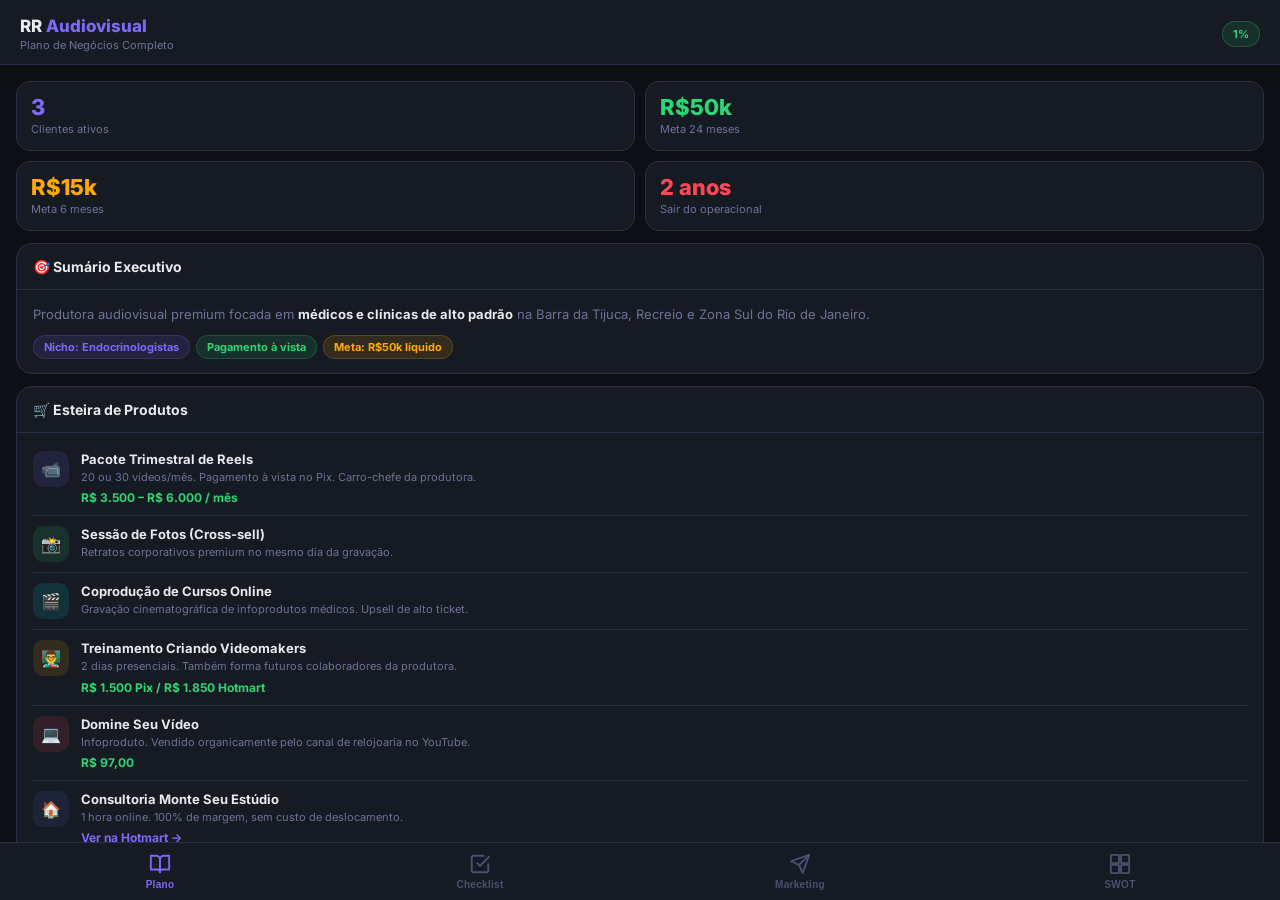
==== app_plano_negocios.html @ ad2f08f7 "Atualiza catalogo completo de produtos e margem do editor (20%)" ====
<!DOCTYPE html>
<html lang="pt-BR">
<head>
<meta charset="UTF-8">
<meta name="viewport" content="width=device-width, initial-scale=1.0, maximum-scale=1.0">
<meta name="theme-color" content="#0d0f14">
<title>RR Audiovisual — Plano de Negócios</title>
<link href="https://fonts.googleapis.com/css2?family=Inter:wght@300;400;500;600;700;800;900&display=swap" rel="stylesheet">
<style>
*{margin:0;padding:0;box-sizing:border-box;-webkit-tap-highlight-color:transparent}
:root{
  --bg:#0d0f14;--s1:#161a23;--s2:#1e2330;--s3:#252d3d;
  --border:#2a3045;--text:#e8eaf0;--muted:#6b7494;--muted2:#4a5270;
  --red:#ff4757;--orange:#ffaa00;--green:#2ed573;--blue:#5c6bc0;--purple:#7c6af7;--cyan:#00d2d3;
  --gold:#ffd700;
}
html,body{height:100%;background:var(--bg);color:var(--text);font-family:'Inter',sans-serif;overflow:hidden}
/* APP SHELL */
.app{display:flex;flex-direction:column;height:100vh;height:100dvh}
.topbar{
  background:var(--s1);border-bottom:1px solid var(--border);
  padding:16px 20px 12px;flex-shrink:0;
  display:flex;align-items:center;justify-content:space-between;
}
.topbar-brand{display:flex;flex-direction:column}
.topbar-brand h1{font-size:17px;font-weight:800;color:var(--text)}
.topbar-brand h1 span{color:var(--purple)}
.topbar-brand p{font-size:11px;color:var(--muted);margin-top:2px}
.topbar-badge{
  background:rgba(46,213,115,0.12);border:1px solid rgba(46,213,115,0.25);
  color:var(--green);font-size:11px;font-weight:700;padding:5px 10px;border-radius:100px;
}
/* CONTENT */
.content{flex:1;overflow:hidden;position:relative}
.tab-panel{
  position:absolute;inset:0;overflow-y:auto;
  padding:16px 16px 20px;
  display:none;
  -webkit-overflow-scrolling:touch;
}
.tab-panel.active{display:block}
/* BOTTOM NAV */
.bottom-nav{
  background:var(--s1);border-top:1px solid var(--border);
  display:grid;grid-template-columns:repeat(4,1fr);
  flex-shrink:0;padding-bottom:env(safe-area-inset-bottom);
}
.nav-btn{
  display:flex;flex-direction:column;align-items:center;justify-content:center;
  padding:10px 4px;gap:4px;background:none;border:none;cursor:pointer;
  color:var(--muted2);transition:color .2s;
}
.nav-btn.active{color:var(--purple)}
.nav-btn svg{width:22px;height:22px;stroke-width:2}
.nav-btn span{font-size:10px;font-weight:600;letter-spacing:0.3px}

/* CARDS & TYPOGRAPHY */
.card{background:var(--s1);border:1px solid var(--border);border-radius:16px;overflow:hidden;margin-bottom:12px}
.card-head{padding:14px 16px;border-bottom:1px solid var(--border);display:flex;align-items:center;gap:10px}
.card-head h2{font-size:14px;font-weight:700}
.card-head h3{font-size:13px;font-weight:700}
.card-body{padding:14px 16px}
.section-title{font-size:11px;font-weight:700;text-transform:uppercase;letter-spacing:1px;color:var(--muted);margin-bottom:10px;display:flex;align-items:center;gap:8px}
.section-title::before{content:'';display:block;width:3px;height:12px;border-radius:2px;background:var(--purple)}

/* METRICS */
.metrics{display:grid;grid-template-columns:1fr 1fr;gap:10px;margin-bottom:12px}
.metric{background:var(--s1);border:1px solid var(--border);border-radius:14px;padding:14px}
.metric-val{font-size:22px;font-weight:800;color:var(--purple);line-height:1}
.metric-label{font-size:11px;color:var(--muted);margin-top:4px}
.metric.green .metric-val{color:var(--green)}
.metric.orange .metric-val{color:var(--orange)}
.metric.red .metric-val{color:var(--red)}

/* PILLS */
.pill{display:inline-flex;align-items:center;gap:5px;padding:4px 10px;border-radius:100px;font-size:11px;font-weight:700}
.pill.red{background:rgba(255,71,87,.12);color:var(--red);border:1px solid rgba(255,71,87,.2)}
.pill.orange{background:rgba(255,170,0,.12);color:var(--orange);border:1px solid rgba(255,170,0,.2)}
.pill.green{background:rgba(46,213,115,.12);color:var(--green);border:1px solid rgba(46,213,115,.2)}
.pill.blue{background:rgba(92,107,192,.12);color:var(--blue);border:1px solid rgba(92,107,192,.2)}
.pill.purple{background:rgba(124,106,247,.12);color:var(--purple);border:1px solid rgba(124,106,247,.2)}

/* PRODUCT LIST */
.product-item{display:flex;align-items:flex-start;gap:12px;padding:10px 0;border-bottom:1px solid var(--border)}
.product-item:last-child{border-bottom:none}
.product-icon{width:36px;height:36px;border-radius:10px;display:flex;align-items:center;justify-content:center;font-size:16px;flex-shrink:0}
.product-info h4{font-size:13px;font-weight:700;color:var(--text)}
.product-info p{font-size:11px;color:var(--muted);margin-top:3px;line-height:1.4}
.product-price{margin-top:5px;font-size:12px;font-weight:700;color:var(--green)}

/* TIMELINE */
.timeline{display:flex;flex-direction:column;gap:0}
.timeline-item{display:flex;gap:12px;padding-bottom:20px;position:relative}
.timeline-item:last-child{padding-bottom:0}
.timeline-left{display:flex;flex-direction:column;align-items:center;flex-shrink:0;width:28px}
.timeline-dot{width:28px;height:28px;border-radius:50%;display:flex;align-items:center;justify-content:center;font-size:13px;flex-shrink:0;z-index:1}
.timeline-line{flex:1;width:2px;background:var(--border);margin-top:4px}
.timeline-item:last-child .timeline-line{display:none}
.timeline-content{flex:1;padding-top:4px}
.timeline-content h4{font-size:13px;font-weight:700;margin-bottom:4px}
.timeline-content p{font-size:12px;color:var(--muted);line-height:1.5}
.timeline-tag{display:inline-block;font-size:10px;font-weight:700;padding:2px 8px;border-radius:100px;margin-bottom:6px}

/* CHECKLIST */
.phase-header{
  display:flex;align-items:center;gap:10px;padding:12px 16px;
  cursor:pointer;
}
.phase-emoji{font-size:20px}
.phase-info{flex:1}
.phase-info h3{font-size:14px;font-weight:700}
.phase-info p{font-size:11px;color:var(--muted);margin-top:2px}
.phase-progress{display:flex;align-items:center;gap:8px;flex-shrink:0}
.phase-count{font-size:12px;font-weight:700;color:var(--muted)}
.mini-ring{width:32px;height:32px;flex-shrink:0}
.phase-body{display:none;border-top:1px solid var(--border)}
.phase-body.open{display:block}
.action-section{padding:12px 16px;border-bottom:1px solid var(--border)}
.action-section:last-child{border-bottom:none}
.action-label{font-size:11px;font-weight:700;text-transform:uppercase;letter-spacing:.5px;color:var(--muted);margin-bottom:8px}
.task-item{display:flex;align-items:flex-start;gap:10px;padding:8px 0;cursor:pointer}
.checkbox{width:20px;height:20px;border:2px solid var(--border);border-radius:6px;flex-shrink:0;margin-top:1px;display:flex;align-items:center;justify-content:center;transition:all .2s}
.task-item.done .checkbox{background:var(--green);border-color:var(--green)}
.check-icon{display:none;width:10px;height:10px;border:2px solid var(--bg);border-top:none;border-left:none;transform:rotate(45deg) translateY(-1px)}
.task-item.done .check-icon{display:block}
.task-text{font-size:13px;color:var(--text);line-height:1.5;transition:color .2s}
.task-item.done .task-text{color:var(--muted);text-decoration:line-through}
.global-progress-bar{background:var(--s1);border:1px solid var(--border);border-radius:14px;padding:14px 16px;margin-bottom:12px}
.gp-row{display:flex;justify-content:space-between;align-items:center;margin-bottom:10px}
.gp-label{font-size:12px;font-weight:700;text-transform:uppercase;letter-spacing:.5px;color:var(--muted)}
.gp-pct{font-size:22px;font-weight:900;color:var(--purple)}
.progress-track{height:8px;background:var(--border);border-radius:100px;overflow:hidden}
.progress-fill{height:100%;background:linear-gradient(90deg,var(--purple),#a78bfa);border-radius:100px;transition:width .5s ease}

/* MARKETING / AD SCRIPTS */
.script-card{background:var(--s2);border:1px solid var(--border);border-radius:14px;margin-bottom:12px;overflow:hidden}
.script-head{padding:12px 14px;display:flex;justify-content:space-between;align-items:center;border-bottom:1px solid var(--border)}
.script-head h4{font-size:13px;font-weight:700}
.script-body{padding:14px;display:none}
.script-body.open{display:block}
.script-text{font-size:13px;line-height:1.7;color:var(--text);white-space:pre-wrap}
.script-text em{color:var(--muted);font-style:normal}
.copy-btn{background:rgba(124,106,247,.12);border:1px solid rgba(124,106,247,.25);color:var(--purple);padding:6px 12px;border-radius:8px;font-size:11px;font-weight:700;cursor:pointer;font-family:inherit;transition:all .2s;display:flex;align-items:center;gap:5px}
.copy-btn:active{transform:scale(.96)}
.expand-btn{background:none;border:1px solid var(--border);color:var(--muted);padding:5px 10px;border-radius:8px;font-size:11px;cursor:pointer;font-family:inherit;display:flex;align-items:center;gap:4px;transition:all .2s}
.expand-btn.open{color:var(--purple);border-color:var(--purple)}
.dm-script{background:var(--s3);border-left:3px solid var(--purple);padding:12px;border-radius:0 10px 10px 0;font-size:13px;line-height:1.7;color:var(--text);font-style:italic;margin:8px 0}
.objection-box{background:rgba(255,170,0,.06);border:1px solid rgba(255,170,0,.2);border-radius:12px;padding:12px;margin:8px 0}
.objection-box h5{font-size:11px;font-weight:700;color:var(--orange);text-transform:uppercase;letter-spacing:.5px;margin-bottom:8px}
.objection-box p{font-size:12px;color:var(--text);line-height:1.6}

/* SWOT */
.swot-grid{display:grid;grid-template-columns:1fr 1fr;gap:10px;margin-bottom:12px}
.swot-quad{border-radius:14px;padding:14px;border:1px solid}
.swot-quad.s{background:rgba(46,213,115,.06);border-color:rgba(46,213,115,.2)}
.swot-quad.w{background:rgba(255,71,87,.06);border-color:rgba(255,71,87,.2)}
.swot-quad.o{background:rgba(92,107,192,.06);border-color:rgba(92,107,192,.2)}
.swot-quad.t{background:rgba(255,170,0,.06);border-color:rgba(255,170,0,.2)}
.swot-quad-title{font-size:11px;font-weight:800;text-transform:uppercase;letter-spacing:.5px;margin-bottom:8px}
.swot-quad.s .swot-quad-title{color:var(--green)}
.swot-quad.w .swot-quad-title{color:var(--red)}
.swot-quad.o .swot-quad-title{color:var(--blue)}
.swot-quad.t .swot-quad-title{color:var(--orange)}
.swot-item{font-size:11px;color:var(--muted);padding:3px 0;border-bottom:1px solid rgba(255,255,255,.04);line-height:1.4}
.swot-item:last-child{border-bottom:none}
.swot-item::before{content:'• ';color:rgba(255,255,255,.2)}
.priority-item{display:flex;align-items:flex-start;gap:10px;padding:10px 0;border-bottom:1px solid var(--border)}
.priority-item:last-child{border-bottom:none}
.priority-num{width:26px;height:26px;border-radius:8px;display:flex;align-items:center;justify-content:center;font-size:12px;font-weight:800;flex-shrink:0}
.priority-num.p1{background:rgba(255,71,87,.15);color:var(--red)}
.priority-num.p2{background:rgba(255,170,0,.15);color:var(--orange)}
.priority-num.p3{background:rgba(46,213,115,.15);color:var(--green)}
.priority-info h5{font-size:13px;font-weight:600;color:var(--text);line-height:1.3}
.priority-info p{font-size:11px;color:var(--muted);margin-top:2px;line-height:1.4}

/* UTILS */
.mb-3{margin-bottom:12px}
.mt-2{margin-top:8px}
.text-muted{color:var(--muted);font-size:13px;line-height:1.6}
.highlight-box{background:rgba(124,106,247,.08);border:1px solid rgba(124,106,247,.2);border-radius:12px;padding:12px;margin-bottom:10px}
.highlight-box p{font-size:13px;line-height:1.6;color:var(--text)}
.warn-box{background:rgba(255,71,87,.07);border:1px solid rgba(255,71,87,.2);border-radius:12px;padding:12px;margin-bottom:10px}
.warn-box p{font-size:12px;line-height:1.6;color:var(--red)}
.warn-box strong{display:block;font-size:11px;font-weight:800;text-transform:uppercase;letter-spacing:.5px;margin-bottom:6px}
a{color:var(--purple);text-decoration:none}
a:hover{text-decoration:underline}
.chevron{transition:transform .2s;display:inline-block}
.chevron.open{transform:rotate(180deg)}
</style>
</head>
<body>
<div class="app">

<!-- TOP BAR -->
<div class="topbar">
  <div class="topbar-brand">
    <h1>RR <span>Audiovisual</span></h1>
    <p>Plano de Negócios Completo</p>
  </div>
  <div class="topbar-badge" id="headerProgress">0%</div>
</div>

<!-- CONTENT PANELS -->
<div class="content">

  <!-- TAB 1: PLANO -->
  <div class="tab-panel active" id="tab-plano">

    <div class="metrics">
      <div class="metric"><div class="metric-val">3</div><div class="metric-label">Clientes ativos</div></div>
      <div class="metric green"><div class="metric-val">R$50k</div><div class="metric-label">Meta 24 meses</div></div>
      <div class="metric orange"><div class="metric-val">R$15k</div><div class="metric-label">Meta 6 meses</div></div>
      <div class="metric red"><div class="metric-val">2 anos</div><div class="metric-label">Sair do operacional</div></div>
    </div>

    <div class="card mb-3">
      <div class="card-head"><h2>🎯 Sumário Executivo</h2></div>
      <div class="card-body">
        <p class="text-muted">Produtora audiovisual premium focada em <strong style="color:var(--text)">médicos e clínicas de alto padrão</strong> na Barra da Tijuca, Recreio e Zona Sul do Rio de Janeiro.</p>
        <div style="margin-top:10px;display:flex;flex-wrap:wrap;gap:6px">
          <span class="pill purple">Nicho: Endocrinologistas</span>
          <span class="pill green">Pagamento à vista</span>
          <span class="pill orange">Meta: R$50k líquido</span>
        </div>
      </div>
    </div>

    <div class="card mb-3">
      <div class="card-head"><h2>🛒 Esteira de Produtos</h2></div>
      <div class="card-body" style="padding-top:8px;padding-bottom:8px">
        <div class="product-item">
          <div class="product-icon" style="background:rgba(124,106,247,.12)">📹</div>
          <div class="product-info">
            <h4>Pacote Trimestral de Reels</h4>
            <p>20 ou 30 vídeos/mês. Pagamento à vista no Pix. Carro-chefe da produtora.</p>
            <div class="product-price">R$ 3.500 – R$ 6.000 / mês</div>
          </div>
        </div>
        <div class="product-item">
          <div class="product-icon" style="background:rgba(46,213,115,.12)">📸</div>
          <div class="product-info">
            <h4>Sessão de Fotos (Cross-sell)</h4>
            <p>Retratos corporativos premium no mesmo dia da gravação.</p>
          </div>
        </div>
        <div class="product-item">
          <div class="product-icon" style="background:rgba(0,210,211,.12)">🎬</div>
          <div class="product-info">
            <h4>Coprodução de Cursos Online</h4>
            <p>Gravação cinematográfica de infoprodutos médicos. Upsell de alto ticket.</p>
          </div>
        </div>
        <div class="product-item">
          <div class="product-icon" style="background:rgba(255,170,0,.12)">👨‍🏫</div>
          <div class="product-info">
            <h4>Treinamento Criando Videomakers</h4>
            <p>2 dias presenciais. Também forma futuros colaboradores da produtora.</p>
            <div class="product-price">R$ 1.500 Pix / R$ 1.850 Hotmart</div>
          </div>
        </div>
        <div class="product-item">
          <div class="product-icon" style="background:rgba(255,71,87,.12)">💻</div>
          <div class="product-info">
            <h4>Domine Seu Vídeo</h4>
            <p>Infoproduto. Vendido organicamente pelo canal de relojoaria no YouTube.</p>
            <div class="product-price">R$ 97,00</div>
          </div>
        </div>
        <div class="product-item">
          <div class="product-icon" style="background:rgba(92,107,192,.12)">🏠</div>
          <div class="product-info">
            <h4>Consultoria Monte Seu Estúdio</h4>
            <p>1 hora online. 100% de margem, sem custo de deslocamento.</p>
            <div class="product-price"><a href="https://hotmart.com/pt-br/marketplace/produtos/hagsxd-consultoria-monte-seu-estudio-em-casa-kv14g/X103042244J" target="_blank">Ver na Hotmart →</a></div>
          </div>
        </div>
      </div>
    </div>

    <div class="card mb-3">
      <div class="card-head"><h2>📈 Plano de Transição Operacional</h2></div>
      <div class="card-body" style="padding-top:8px;padding-bottom:8px">
        <div class="timeline">
          <div class="timeline-item">
            <div class="timeline-left">
              <div class="timeline-dot" style="background:rgba(255,71,87,.15);color:var(--red)">1</div>
              <div class="timeline-line"></div>
            </div>
            <div class="timeline-content">
              <span class="timeline-tag" style="background:rgba(255,71,87,.12);color:var(--red)">0–3 meses</span>
              <h4>Otimização Atual</h4>
              <p>Rodrigo: roteiro + gravação. Editor júnior edita 80% do material. 30% comissão por contrato.</p>
            </div>
          </div>
          <div class="timeline-item">
            <div class="timeline-left">
              <div class="timeline-dot" style="background:rgba(255,170,0,.15);color:var(--orange)">2</div>
              <div class="timeline-line"></div>
            </div>
            <div class="timeline-content">
              <span class="timeline-tag" style="background:rgba(255,170,0,.12);color:var(--orange)">3–12 meses</span>
              <h4>Videomaker de Campo</h4>
              <p>Contratar o melhor aluno do Criando Videomakers como freelancer de captação. Rodrigo faz só direção criativa e roteiro.</p>
            </div>
          </div>
          <div class="timeline-item">
            <div class="timeline-left">
              <div class="timeline-dot" style="background:rgba(46,213,115,.15);color:var(--green)">3</div>
            </div>
            <div class="timeline-content">
              <span class="timeline-tag" style="background:rgba(46,213,115,.12);color:var(--green)">12–24 meses</span>
              <h4>Delegação Total</h4>
              <p>Equipe completa (roteirista + videomaker + editor). Rodrigo na gestão, vendas estratégicas e palestras.</p>
            </div>
          </div>
        </div>
      </div>
    </div>

    <div class="warn-box">
      <strong>⚠️ Alerta de Margem — Editor Júnior</strong>
      <p>Os 30% são válidos até o 4º cliente ativo. A partir do 5º, migrar para salário fixo (R$ 3.000/mês) ou R$ 55/vídeo editado. Caso contrário, ao contratar videomaker de campo (mais 15–20%), o custo operacional chega a 50% e inviabiliza a meta de R$50k líquido.</p>
    </div>

    <div class="card mb-3">
      <div class="card-head"><h2>💰 Metas Financeiras</h2></div>
      <div class="card-body">
        <div style="display:flex;flex-direction:column;gap:8px">
          <div style="background:var(--s2);border-radius:12px;padding:12px;border:1px solid var(--border)">
            <div style="font-size:11px;color:var(--muted);text-transform:uppercase;letter-spacing:.5px;font-weight:700;margin-bottom:4px">Meta 6 meses</div>
            <div style="font-size:20px;font-weight:800;color:var(--purple)">R$ 15.000 – 25.000 / mês líquido</div>
            <div style="font-size:12px;color:var(--muted);margin-top:4px">5–6 clientes × R$ 4.000/mês = R$ 20.000 bruto</div>
          </div>
          <div style="background:var(--s2);border-radius:12px;padding:12px;border:1px solid var(--border)">
            <div style="font-size:11px;color:var(--muted);text-transform:uppercase;letter-spacing:.5px;font-weight:700;margin-bottom:4px">Meta 24 meses</div>
            <div style="font-size:20px;font-weight:800;color:var(--green)">R$ 50.000 / mês líquido</div>
            <div style="font-size:12px;color:var(--muted);margin-top:4px">10 clientes recorrentes + treinamentos + infoprodutos</div>
          </div>
        </div>
      </div>
    </div>

    <div class="card mb-3">
      <div class="card-head"><h2>📚 Gestão — Leituras Obrigatórias</h2></div>
      <div class="card-body" style="display:flex;flex-direction:column;gap:8px">
        <div class="highlight-box">
          <p><strong>"O Mito do Empreendedor"</strong> — Michael E. Gerber<br><span style="color:var(--muted);font-size:12px">Explica como parar de ser o técnico da própria empresa e começar a agir como empreendedor.</span></p>
        </div>
        <div class="highlight-box">
          <p><strong>"Tração"</strong> — Gino Wickman<br><span style="color:var(--muted);font-size:12px">Como organizar processos e pessoas para o negócio rodar sem depender da sua presença física.</span></p>
        </div>
      </div>
    </div>

  </div>

  <!-- TAB 2: CHECKLIST -->
  <div class="tab-panel" id="tab-checklist">

    <div class="global-progress-bar">
      <div class="gp-row">
        <span class="gp-label">Progresso Geral</span>
        <span class="gp-pct" id="globalPct">0%</span>
      </div>
      <div class="progress-track"><div class="progress-fill" id="globalFill" style="width:0%"></div></div>
      <div style="font-size:11px;color:var(--muted);margin-top:8px" id="globalCount">0 de 0 tarefas concluídas</div>
    </div>

    <div id="checklist-phases"></div>

    <button onclick="resetChecklist()" style="width:100%;background:none;border:1px solid var(--border);color:var(--muted);padding:12px;border-radius:12px;font-family:inherit;font-size:13px;cursor:pointer;margin-top:4px">↺ Reiniciar progresso</button>

  </div>

  <!-- TAB 3: MARKETING -->
  <div class="tab-panel" id="tab-marketing">

    <!-- PROSPECÇÃO MÉDICOS -->
    <div class="card mb-3">
      <div class="card-head"><h2>🏥 Prospecção de Endocrinologistas</h2></div>
      <div class="card-body" style="padding-top:8px">
        <div class="section-title">Dores Visuais Comuns</div>
        <div style="display:flex;flex-direction:column;gap:6px;margin-bottom:14px">
          <div style="background:var(--s2);border-radius:10px;padding:10px 12px;font-size:12px;color:var(--text)">🎞️ <strong>Prisão do Tripé de Mesa</strong> — Gravado em Full HD (1080p), sempre no mesmo ângulo estático. Editor sem margem para zoom dinâmico.</div>
          <div style="background:var(--s2);border-radius:10px;padding:10px 12px;font-size:12px;color:var(--text)">🔊 <strong>Áudio de Banheiro</strong> — Eco em consultórios com mármore e paredes lisas.</div>
          <div style="background:var(--s2);border-radius:10px;padding:10px 12px;font-size:12px;color:var(--text)">💡 <strong>Iluminação Hospitalar</strong> — Luz fria de teto cria olheiras e aparência cansada (contrário de "saúde").</div>
          <div style="background:var(--s2);border-radius:10px;padding:10px 12px;font-size:12px;color:var(--text)">🖥️ <strong>Dor da Geladeira</strong> — Médico sentado atrás da mesa branca do consultório, sem profundidade.</div>
        </div>

        <div class="section-title">Script — Técnica do Presente</div>
        <div class="dm-script">"Olá, Dra. [Nome]! Fiquei impressionado com a clareza com que explica sobre [assunto]. Como produtora especializada em médicos aqui na Barra e Zona Sul, fiz uma edição cinematográfica de presente de 15 segundos do seu último vídeo: corrigi o eco acústico, apliquei color grading sofisticado e inseri legendas executivas dinâmicas.

O resultado ficou extremamente sofisticado. Posso te enviar o link aqui pelo Direct? É 100% de cortesia."</div>

        <div class="objection-box">
          <h5>⚡ Objeção: "Já tenho social media"</h5>
          <p>"Doutor, o social media é excelente na estratégia, mas está limitado pela qualidade de captação do celular. Quando trazemos câmeras de cinema para o seu consultório, entregamos uma matéria-prima premium. Seu social media finalmente terá material digno da sua autoridade para trabalhar."</p>
        </div>
        <div style="background:rgba(46,213,115,.06);border:1px solid rgba(46,213,115,.15);border-radius:12px;padding:12px;font-size:12px;color:var(--text)">
          <strong style="color:var(--green)">💡 Produto de Entrada:</strong> Para médicos que não querem trocar de agência, ofereça apenas a <strong>Captação de Brutos Premium</strong> — você grava 20-30 vídeos em 4K e entrega os arquivos para a agência deles editar.
        </div>
      </div>
    </div>

    <!-- PARCERIAS AGÊNCIAS -->
    <div class="card mb-3">
      <div class="card-head"><h2>🤝 Parcerias com Agências de Tráfego</h2></div>
      <div class="card-body" style="padding-top:8px">
        <p class="text-muted" style="margin-bottom:12px">Agências de tráfego têm uma dor: criativos ruins detonam o ROAS. Você é a solução que salva o resultado delas.</p>
        <div class="section-title">Script de Abordagem (WhatsApp / Direct)</div>
        <div class="dm-script">"Olá, [Nome]! Acompanho o trabalho da [Agência] com clínicas de alto padrão.

Sou diretor audiovisual no Rio (Barra e Zona Sul) especializado em criativos cinematográficos para médicos de alto ticket. Sabemos que o maior gargalo dos gestores hoje é receber vídeos ruins dos próprios médicos, o que detona o CTR.

Queria propor uma parceria ganha-ganha: cuidamos da captação e edição dos criativos dos seus clientes aqui no Rio, garantindo que o tráfego performe ao máximo.

Teria 5 minutos esta semana para uma ligação rápida?"</div>
        <div style="display:flex;flex-direction:column;gap:6px;margin-top:10px">
          <div style="background:var(--s2);border-radius:10px;padding:10px 12px;font-size:12px;color:var(--text)">💰 <strong>Modelo Afiliado:</strong> Paga 10–15% do primeiro mês do contrato por indicação que fechar.</div>
          <div style="background:var(--s2);border-radius:10px;padding:10px 12px;font-size:12px;color:var(--text)">🔗 <strong>Modelo Coprodução:</strong> Agência embuti seu custo no pacote de tráfego — "Combo Tráfego + Vídeo Premium".</div>
        </div>
      </div>
    </div>

    <!-- ROTEIROS DE ANÚNCIO -->
    <div class="section-title" style="margin-bottom:8px">🎬 Roteiros de Anúncio (5 Versões)</div>

    <div class="script-card">
      <div class="script-head" onclick="toggleScript('s1')">
        <div>
          <div class="pill purple" style="margin-bottom:4px">Versão 1</div>
          <h4>Antes & Depois — Gancho de Ego</h4>
        </div>
        <button class="expand-btn" id="btn-s1">Ver <span class="chevron" id="chev-s1">▾</span></button>
      </div>
      <div class="script-body" id="body-s1">
        <div style="font-size:11px;color:var(--muted);margin-bottom:10px">Formato: 45s · Split scene · Gancho direto no ego do médico</div>
        <div style="display:flex;flex-direction:column;gap:10px">
          <div style="background:var(--s1);border-radius:10px;padding:10px 12px">
            <div style="font-size:10px;font-weight:700;color:var(--red);margin-bottom:4px">00:00–00:09 · CENÁRIO AMADOR</div>
            <p style="font-size:12px;color:var(--text);line-height:1.6;font-style:italic">"Doutor, você passou mais de seis anos estudando, investiu uma fortuna em especializações, cobra mais de mil reais por consulta... e realmente acredita que toda a autoridade da sua carreira cabe em um vídeo gravado de forma amadora?"</p>
          </div>
          <div style="background:var(--s1);border-radius:10px;padding:10px 12px">
            <div style="font-size:10px;font-weight:700;color:var(--purple);margin-bottom:4px">00:09–00:12 · TRANSIÇÃO (estalo de dedos)</div>
            <p style="font-size:12px;color:var(--text);line-height:1.6;font-style:italic">"Essa é a imagem que você deseja projetar? A verdade é que o paciente de alto padrão julga a qualidade do seu tratamento pelo visual da sua marca."</p>
          </div>
          <div style="background:var(--s1);border-radius:10px;padding:10px 12px">
            <div style="font-size:10px;font-weight:700;color:var(--green);margin-bottom:4px">00:12–00:24 · CENÁRIO PREMIUM</div>
            <p style="font-size:12px;color:var(--text);line-height:1.6;font-style:italic">"Se você grava em Full HD, de cima de um tripé de mesa com eco no consultório, você está destruindo o valor percebido da sua consulta."</p>
          </div>
          <div style="background:var(--s1);border-radius:10px;padding:10px 12px">
            <div style="font-size:10px;font-weight:700;color:var(--orange);margin-bottom:4px">00:24–00:35 · B-ROLL PORTFÓLIO</div>
            <p style="font-size:12px;color:var(--text);line-height:1.6;font-style:italic">"A captação cinematográfica não é vaidade, é posicionamento. Ela atrai o paciente que paga particular sem questionar seu preço."</p>
          </div>
          <div style="background:var(--s1);border-radius:10px;padding:10px 12px">
            <div style="font-size:10px;font-weight:700;color:var(--cyan);margin-bottom:4px">00:35–00:45 · CTA</div>
            <p style="font-size:12px;color:var(--text);line-height:1.6;font-style:italic">"Nós cuidamos de toda a captação no seu consultório aqui no Rio. Toque em 'Saiba Mais' e agende um diagnóstico visual gratuito."</p>
          </div>
        </div>
      </div>
    </div>

    <div class="script-card">
      <div class="script-head" onclick="toggleScript('s2')">
        <div>
          <div class="pill blue" style="margin-bottom:4px">Versão 2</div>
          <h4>O Espelho Honesto</h4>
        </div>
        <button class="expand-btn" id="btn-s2">Ver <span class="chevron" id="chev-s2">▾</span></button>
      </div>
      <div class="script-body" id="body-s2">
        <div style="font-size:11px;color:var(--muted);margin-bottom:10px">Formato: 40s · Tom reflexivo · Premium desde o início · Sem transição de cenário</div>
        <div class="dm-script">[Cenário premium do início. Tom pausado, olhar direto na câmera.]

"Você é um médico de excelência.

Passou anos estudando. Fez residência. Especializações. Congressos internacionais.

E no seu consultório, você é impecável.

A questão é: o seu Instagram sabe disso?

[Pausa]

Porque o paciente que vai te pagar de cinco a dez mil reais num tratamento… ele te encontra primeiro nas redes. E em três segundos, sem te conhecer, ele decide se você é o médico que ele quer ou não.

Três segundos.

É o tempo de um vídeo amador afastar o paciente que seria o seu melhor contrato do trimestre.

Nós gravamos médicos na Barra e Zona Sul com padrão de cinema. Sem você precisar pensar nisso.

Se faz sentido, o link está aqui."</div>
      </div>
    </div>

    <div class="script-card">
      <div class="script-head" onclick="toggleScript('s3')">
        <div>
          <div class="pill green" style="margin-bottom:4px">Versão 3</div>
          <h4>A Comparação Pura (sem narração)</h4>
        </div>
        <button class="expand-btn" id="btn-s3">Ver <span class="chevron" id="chev-s3">▾</span></button>
      </div>
      <div class="script-body" id="body-s3">
        <div style="font-size:11px;color:var(--muted);margin-bottom:10px">Formato: 30s · Split screen · Zero narração · Só texto + música · Alto potencial de parar o scroll no mudo</div>
        <div style="display:flex;flex-direction:column;gap:8px">
          <div style="background:var(--s1);border-radius:10px;padding:10px 12px;font-size:12px;color:var(--text)">
            <span style="color:var(--muted)">00:00–00:05</span> Tela dividida: esq. amador · dir. cinema<br>
            <strong>Texto: "Mesmo médico. Mesmo consultório."</strong>
          </div>
          <div style="background:var(--s1);border-radius:10px;padding:10px 12px;font-size:12px;color:var(--text)">
            <span style="color:var(--muted)">00:05–00:12</span> Esq: ângulo estático · Dir: zoom dinâmico<br>
            <strong>Texto: "Mesma mensagem."</strong>
          </div>
          <div style="background:var(--s1);border-radius:10px;padding:10px 12px;font-size:12px;color:var(--text)">
            <span style="color:var(--muted)">00:12–00:20</span> Esq: eco no áudio · Dir: áudio nítido<br>
            <strong>Texto: "Percepções completamente diferentes."</strong>
          </div>
          <div style="background:var(--s1);border-radius:10px;padding:10px 12px;font-size:12px;color:var(--text)">
            <span style="color:var(--muted)">00:20–00:28</span><br>
            <strong>Texto: "O paciente de alto padrão não escolhe só o médico. Ele escolhe a imagem que o médico projeta."</strong>
          </div>
          <div style="background:var(--s1);border-radius:10px;padding:10px 12px;font-size:12px;color:var(--text)">
            <span style="color:var(--muted)">00:28–00:30</span><br>
            <strong>Logo + Link "Diagnóstico Visual Gratuito"</strong>
          </div>
        </div>
      </div>
    </div>

    <div class="script-card">
      <div class="script-head" onclick="toggleScript('s4')">
        <div>
          <div class="pill red" style="margin-bottom:4px">Versão 4</div>
          <h4>A Provocação Direta</h4>
        </div>
        <button class="expand-btn" id="btn-s4">Ver <span class="chevron" id="chev-s4">▾</span></button>
      </div>
      <div class="script-body" id="body-s4">
        <div style="font-size:11px;color:var(--muted);margin-bottom:10px">Formato: 35s · Tom confrontador e agressivo · Sem suavidade</div>
        <div class="dm-script">[Cenário amador. Tom direto, sem sorrir.]

"Você cobra caro. Estudou muito. É bom no que faz.

Mas vou ser honesto contigo.

Se eu fosse seu paciente, entraria no seu Instagram e pensaria: 'será que esse médico realmente entrega o que promete?'

Porque o vídeo que você posta não representa quem você é dentro do consultório.

E o pior não é isso.

O pior é que você provavelmente nem percebe o quanto isso te custa em pacientes que chegam no seu perfil... e vão embora sem marcar consulta."

[Estalo de dedo → cenário premium]

"Nós resolvemos isso. De forma completa. No seu consultório, aqui no Rio.

Se quiser entender como, o link está aqui."</div>
      </div>
    </div>

    <div class="script-card">
      <div class="script-head" onclick="toggleScript('s5')">
        <div>
          <div class="pill orange" style="margin-bottom:4px">Versão 5</div>
          <h4>O Olhar do Paciente</h4>
        </div>
        <button class="expand-btn" id="btn-s5">Ver <span class="chevron" id="chev-s5">▾</span></button>
      </div>
      <div class="script-body" id="body-s5">
        <div style="font-size:11px;color:var(--muted);margin-bottom:10px">Formato: 45s · Narrativa em 3ª pessoa · Voz off · Câmera mostra mão rolando o feed</div>
        <div class="dm-script">[Voz off. Câmera mostra mão rolando feed com vídeos amadores de médicos.]

"Ana tem 38 anos. Quer fazer um procedimento estético. Vai gastar em torno de oito mil reais.

Ela não sabe o nome do melhor médico. Ela não conhece ninguém do setor.

Ela só tem o Instagram.

Ela rola o feed. Vê um vídeo. E em três segundos, decide se confia ou não.

Aquele médico com a iluminação escura, o eco no áudio, o enquadramento torto…

ela scrollou. Sem nem ler a legenda."

[A mão para em perfil com vídeo cinematográfico. Toca para assistir.]

"Neste aqui, ela parou. Assistiu até o final. Salvou. E mandou mensagem.

A Ana não sabe a diferença entre uma câmera de cinema e um celular.

Mas ela sente.

Nós cuidamos da imagem do seu consultório no Rio para que a próxima Ana pare no seu vídeo.

O link está aqui."</div>
      </div>
    </div>

    <!-- EVENTOS -->
    <div class="card" style="margin-top:12px">
      <div class="card-head"><h2>🎤 ANI Hack — Cobertura de Eventos</h2></div>
      <div class="card-body" style="display:flex;flex-direction:column;gap:8px">
        <div style="background:var(--s2);border-radius:10px;padding:10px 12px;font-size:12px;color:var(--text)">📋 Usar credencial ANI (Associação Nacional de Imprensa) para acessar congressos médicos na Barra e Zona Sul.</div>
        <div style="background:var(--s2);border-radius:10px;padding:10px 12px;font-size:12px;color:var(--text)">🎥 Kit de campo: a6400 + gimbal + lapela dupla sem fio (DJI Mic / Rode). Bastão de entrevista personalizado gera autoridade imediata.</div>
        <div class="dm-script">"Dr.! Estamos cobrindo o evento para nossa editoria de saúde premium no Rio. Poderia nos dar um depoimento de 1 minuto sobre a principal tendência discutida hoje?"

[Após gravar:]

"Ficou excelente! Vou enviar o vídeo editado de cortesia no seu WhatsApp na segunda-feira. Qual o contato?"</div>
        <div style="background:rgba(46,213,115,.06);border:1px solid rgba(46,213,115,.15);border-radius:10px;padding:10px 12px;font-size:12px;color:var(--text)">✅ <strong>Meta por evento:</strong> Sair com 5+ contatos qualificados. Na semana seguinte, entregar o vídeo editado e abrir o gancho para o Pacote Trimestral.</div>
      </div>
    </div>

  </div>

  <!-- TAB 4: SWOT -->
  <div class="tab-panel" id="tab-swot">

    <div class="swot-grid">
      <div class="swot-quad s">
        <div class="swot-quad-title">💪 Forças</div>
        <div class="swot-item">3 clientes ativos, pagamento à vista</div>
        <div class="swot-item">Nicho de demanda infinita (emagrecimento)</div>
        <div class="swot-item">Ecossistema de 5 fontes de receita integradas</div>
        <div class="swot-item">Autoridade técnica pública (canal de relojoaria)</div>
        <div class="swot-item">Leitura profunda do comportamento médico</div>
        <div class="swot-item">Contratos trimestrais (alta barreira de saída)</div>
        <div class="swot-item">Canal próprio de recrutamento (treinamento)</div>
        <div class="swot-item">Estratégia de eventos (ANI Hack)</div>
      </div>
      <div class="swot-quad w">
        <div class="swot-quad-title">⚠️ Fraquezas</div>
        <div class="swot-item">Operação 100% dependente do Rodrigo</div>
        <div class="swot-item">Teto físico de ~6 clientes sem equipe</div>
        <div class="swot-item">Nenhum processo documentado (playbook)</div>
        <div class="swot-item">Lacuna em gestão empresarial</div>
        <div class="swot-item">Câmera principal com problemas, sem backup</div>
        <div class="swot-item">Acordo do editor sem documento formal</div>
        <div class="swot-item">Identidade visual da produtora não consolidada</div>
      </div>
      <div class="swot-quad o">
        <div class="swot-quad-title">🚀 Oportunidades</div>
        <div class="swot-item">Algoritmo do Instagram favorece vídeo de qualidade</div>
        <div class="swot-item">Agências de tráfego como canal de indicação</div>
        <div class="swot-item">Eventos médicos inexplorados no Rio</div>
        <div class="swot-item">Pacote "só captação" para médicos com agência</div>
        <div class="swot-item">Explosão de cursos online médicos</div>
        <div class="swot-item">YouTube como máquina orgânica de leads</div>
        <div class="swot-item">Mercado de treinamento para videomakers em alta</div>
        <div class="swot-item">Expansão geográfica futura (SP, Niterói)</div>
      </div>
      <div class="swot-quad t">
        <div class="swot-quad-title">🛡️ Ameaças</div>
        <div class="swot-item">Produtoras maiores entrando no nicho médico</div>
        <div class="swot-item">Celulares de alta qualidade reduzindo percepção de valor</div>
        <div class="swot-item">Churn dos 3 clientes em renovação simultânea</div>
        <div class="swot-item">Dependência do Instagram/TikTok</div>
        <div class="swot-item">Sazonalidade (jan/fev, julho — férias médicas)</div>
        <div class="swot-item">Cópia dos scripts por concorrentes</div>
        <div class="swot-item">Regulamentação do CFM para publicidade médica</div>
      </div>
    </div>

    <div class="card mb-3">
      <div class="card-head"><h2>⚔️ Estratégias Cruzadas</h2></div>
      <div class="card-body" style="display:flex;flex-direction:column;gap:10px">
        <div style="background:var(--s2);border-radius:12px;padding:12px">
          <div style="font-size:10px;font-weight:700;color:var(--purple);text-transform:uppercase;letter-spacing:.5px;margin-bottom:6px">F1+F2 × O2 — Portfólio como argumento para agências</div>
          <p style="font-size:12px;color:var(--text);line-height:1.5">Use os 3 médicos como cases de portfólio (engajamento, crescimento) ao abordar agências de tráfego. Prova concreta de ROI.</p>
        </div>
        <div style="background:var(--s2);border-radius:12px;padding:12px">
          <div style="font-size:10px;font-weight:700;color:var(--green);text-transform:uppercase;letter-spacing:.5px;margin-bottom:6px">F5 × O3 — Diagnóstico de perfil em eventos</div>
          <p style="font-size:12px;color:var(--text);line-height:1.5">Criar PDF de "Diagnóstico Gratuito de Perfil Médico" para distribuir fisicamente nos eventos. Médico leva para casa e você fica na cabeça dele.</p>
        </div>
        <div style="background:var(--s2);border-radius:12px;padding:12px">
          <div style="font-size:10px;font-weight:700;color:var(--orange);text-transform:uppercase;letter-spacing:.5px;margin-bottom:6px">W1+W2 × F7 — Contratar videomaker ANTES do gargalo</div>
          <p style="font-size:12px;color:var(--text);line-height:1.5">Identificar o melhor aluno do próximo treinamento antes de fechar o 5º cliente. Não esperar o colapso de agenda para agir.</p>
        </div>
        <div style="background:var(--s2);border-radius:12px;padding:12px">
          <div style="font-size:10px;font-weight:700;color:var(--red);text-transform:uppercase;letter-spacing:.5px;margin-bottom:6px">T7 × F5 — CFM como vantagem competitiva</div>
          <p style="font-size:12px;color:var(--text);line-height:1.5">Dominar as regras do CFM para publicidade médica. Ser o único videomaker no Rio que entrega roteiros já eticamente alinhados elimina o maior medo do médico.</p>
        </div>
        <div style="background:var(--s2);border-radius:12px;padding:12px">
          <div style="font-size:10px;font-weight:700;color:var(--cyan);text-transform:uppercase;letter-spacing:.5px;margin-bottom:6px">F8 × T6 — Eventos como canal impossível de copiar</div>
          <p style="font-size:12px;color:var(--text);line-height:1.5">A estratégia de eventos é relacional e presencial — impossível de replicar por concorrentes digitais. Priorizar como canal principal de prospecção de alto ticket.</p>
        </div>
      </div>
    </div>

    <div class="card">
      <div class="card-head"><h2>📋 Matriz de Prioridade</h2></div>
      <div class="card-body" style="padding-top:8px;padding-bottom:8px">
        <div class="priority-item">
          <div class="priority-num p1">1</div>
          <div class="priority-info"><h5>Renovar os 3 clientes proativamente</h5><p>Chegar antes do vencimento com relatório e novo contrato pronto.</p></div>
        </div>
        <div class="priority-item">
          <div class="priority-num p1">2</div>
          <div class="priority-info"><h5>Câmera backup testada e disponível</h5><p>Smartphone com Filmic Pro ou aluguel por diária antes da próxima gravação.</p></div>
        </div>
        <div class="priority-item">
          <div class="priority-num p1">3</div>
          <div class="priority-info"><h5>Acordo do editor formalizado</h5><p>Termo escrito com os 30% atuais e cláusula de transição no 5º cliente.</p></div>
        </div>
        <div class="priority-item">
          <div class="priority-num p2">4</div>
          <div class="priority-info"><h5>Separação PF/PJ + planilha de caixa</h5><p>Conta PJ ativa, pró-labore definido e 3 cenários de renovação preenchidos.</p></div>
        </div>
        <div class="priority-item">
          <div class="priority-num p2">5</div>
          <div class="priority-info"><h5>Manual de Padrão da Produtora</h5><p>Documentar setup de luz, áudio, câmera e protocolo de conduta em consultório.</p></div>
        </div>
        <div class="priority-item">
          <div class="priority-num p2">6</div>
          <div class="priority-info"><h5>Abordar 5 agências de tráfego</h5><p>Usar o script de parceria do Playbook. Meta: 2 parcerias fechadas em 60 dias.</p></div>
        </div>
        <div class="priority-item">
          <div class="priority-num p2">7</div>
          <div class="priority-info"><h5>Mapear eventos médicos (ANI)</h5><p>Grade CRM-RJ, SBEM e SBCP. Inscrever como imprensa nos 2 mais relevantes.</p></div>
        </div>
        <div class="priority-item">
          <div class="priority-num p3">8</div>
          <div class="priority-info"><h5>Gravar e testar criativos (Versões 2 e 3)</h5><p>Publicar organicamente. Melhor resultado recebe verba de R$ 300–500.</p></div>
        </div>
        <div class="priority-item">
          <div class="priority-num p3">9</div>
          <div class="priority-info"><h5>Estudar regras CFM para publicidade médica</h5><p>Resolução nº 2.336/2023. Criar checklist CFM-Safe para todos os roteiros.</p></div>
        </div>
        <div class="priority-item">
          <div class="priority-num p3">10</div>
          <div class="priority-info"><h5>Consolidar identidade visual da produtora</h5><p>Nome, paleta de cores, Instagram redesenhado e kit de apresentação em PDF.</p></div>
        </div>
      </div>
    </div>

  </div>
</div>

<!-- BOTTOM NAV -->
<nav class="bottom-nav">
  <button class="nav-btn active" id="nav-plano" onclick="switchTab('plano')">
    <svg viewBox="0 0 24 24" fill="none" stroke="currentColor" stroke-linecap="round" stroke-linejoin="round"><path d="M2 3h6a4 4 0 0 1 4 4v14a3 3 0 0 0-3-3H2z"/><path d="M22 3h-6a4 4 0 0 0-4 4v14a3 3 0 0 1 3-3h7z"/></svg>
    <span>Plano</span>
  </button>
  <button class="nav-btn" id="nav-checklist" onclick="switchTab('checklist')">
    <svg viewBox="0 0 24 24" fill="none" stroke="currentColor" stroke-linecap="round" stroke-linejoin="round"><path d="M9 11l3 3L22 4"/><path d="M21 12v7a2 2 0 0 1-2 2H5a2 2 0 0 1-2-2V5a2 2 0 0 1 2-2h11"/></svg>
    <span>Checklist</span>
  </button>
  <button class="nav-btn" id="nav-marketing" onclick="switchTab('marketing')">
    <svg viewBox="0 0 24 24" fill="none" stroke="currentColor" stroke-linecap="round" stroke-linejoin="round"><path d="m22 2-7 20-4-9-9-4Z"/><path d="M22 2 11 13"/></svg>
    <span>Marketing</span>
  </button>
  <button class="nav-btn" id="nav-swot" onclick="switchTab('swot')">
    <svg viewBox="0 0 24 24" fill="none" stroke="currentColor" stroke-linecap="round" stroke-linejoin="round"><rect x="2" y="2" width="9" height="9" rx="1"/><rect x="13" y="2" width="9" height="9" rx="1"/><rect x="2" y="13" width="9" height="9" rx="1"/><rect x="13" y="13" width="9" height="9" rx="1"/></svg>
    <span>SWOT</span>
  </button>
</nav>

<script>
// ─── NAV ───────────────────────────────────────────────
function switchTab(tab) {
  document.querySelectorAll('.tab-panel').forEach(p => p.classList.remove('active'));
  document.querySelectorAll('.nav-btn').forEach(b => b.classList.remove('active'));
  document.getElementById('tab-' + tab).classList.add('active');
  document.getElementById('nav-' + tab).classList.add('active');
  document.getElementById('tab-' + tab).scrollTop = 0;
}

// ─── SCRIPT TOGGLE ─────────────────────────────────────
function toggleScript(id) {
  const body = document.getElementById('body-' + id);
  const btn = document.getElementById('btn-' + id);
  const chev = document.getElementById('chev-' + id);
  const open = body.classList.toggle('open');
  btn.classList.toggle('open', open);
  chev.classList.toggle('open', open);
}

// ─── CHECKLIST DATA ────────────────────────────────────
const phases = [
  { id:'f1', emoji:'🔴', color:'#ff4757', label:'Fase 1 — Blindagem', sub:'Semanas 1 e 2 · CRÍTICO',
    actions:[
      { label:'Renovação dos 3 Clientes', tasks:[
        {id:'t1',text:'Agendar reunião individual com cada um dos 3 médicos antes do vencimento.'},
        {id:'t2',text:'Preparar Relatório de Resultado do trimestre anterior.'},
        {id:'t3',text:'Apresentar o próximo contrato com melhoria incluída.'},
        {id:'t4',text:'Oferecer 5% de desconto para fechamento na mesma semana via Pix.'},
      ]},
      { label:'Câmera de Backup', tasks:[
        {id:'t5',text:'Testar smartphone com Filmic Pro / Blackmagic Camera App como backup.'},
        {id:'t6',text:'Pesquisar aluguel de câmera no Rio (Studio Rent RJ, Grife Câmeras).'},
        {id:'t7',text:'Conta/poupança na PJ separada para reserva da Sony a6700.',done:true},
      ]},
      { label:'Acordo com o Editor', tasks:[
        {id:'t8',text:'Conversar com o editor sobre o plano de crescimento e o papel dele.'},
        {id:'t9',text:'Formalizar os 30% atuais e o marco de transição para fixo no 5º cliente.'},
        {id:'t10',text:'Redigir e assinar o Termo de Parceria Simples (cópia digital e física).'},
      ]},
      { label:'Separação Financeira PF/PJ', tasks:[
        {id:'t11',text:'Abrir conta corrente PJ (Nubank PJ ou Inter PJ — gratuitas).'},
        {id:'t12',text:'Definir e agendar pró-labore fixo mensal (sugestão: R$ 6.000–8.000).'},
        {id:'t13',text:'Criar planilha de fluxo de caixa (Data / Descrição / Entrada / Saída).'},
        {id:'t14',text:'Preencher cenário otimista (3 renovam + 2 novos).'},
        {id:'t15',text:'Preencher cenário realista (3 renovam + 1 novo).'},
        {id:'t16',text:'Preencher cenário pessimista (2 renovam + 0 novos) e avaliar impacto.'},
      ]},
    ]
  },
  { id:'f2', emoji:'🟡', color:'#ffaa00', label:'Fase 2 — Estrutura', sub:'Semanas 3 a 8',
    actions:[
      { label:'Manual de Padrão da Produtora', tasks:[
        {id:'t17',text:'Criar documento com Seção 1: Setup de Iluminação em Consultório Médico.'},
        {id:'t18',text:'Seção 2: Configuração de Câmera (perfil de cor, ISO, 4K obrigatório).'},
        {id:'t19',text:'Seção 3: Setup de Áudio (lapela sem fio, como evitar eco).'},
        {id:'t20',text:'Seção 4: Enquadramento e Planos obrigatórios por sessão.'},
        {id:'t21',text:'Seção 5: Postura e Protocolo de Conduta em clínicas de luxo.'},
        {id:'t22',text:'Adicionar fotos de referência de setups reais das gravações.'},
        {id:'t23',text:'Testar: o editor consegue entender o manual sem perguntar nada?'},
      ]},
      { label:'Identidade Visual', tasks:[
        {id:'t24',text:'Definir o nome oficial da produtora.'},
        {id:'t25',text:'Criar paleta de cores sóbria e premium (preto + dourado + branco).'},
        {id:'t26',text:'Redesenhar bio do Instagram direcionada ao médico com link de agendamento.'},
        {id:'t27',text:'Organizar destaques: Portfólio / Bastidores / Resultados.'},
        {id:'t28',text:'Criar kit de apresentação digital (PDF 5–8 slides).'},
      ]},
      { label:'Diretrizes CFM', tasks:[
        {id:'t29',text:'Ler a Resolução CFM nº 2.336/2023 (cfm.org.br).'},
        {id:'t30',text:'Anotar o que é proibido (antes/depois, promessas de resultado).'},
        {id:'t31',text:'Anotar o que é permitido (educativo, divulgação de especialidade).'},
        {id:'t32',text:'Criar Checklist de Roteiro CFM-Safe com 10 itens.'},
        {id:'t33',text:'Aplicar o checklist nos próximos 3 roteiros entregues.'},
        {id:'t34',text:'Incluir "roteiros revisados pelo CFM" no kit de apresentação.'},
      ]},
      { label:'Parcerias com Agências', tasks:[
        {id:'t35',text:'Pesquisar 5 agências de tráfego para médicos/clínicas no Rio.'},
        {id:'t36',text:'Enviar o script de parceria para cada uma via Direct ou WhatsApp.'},
        {id:'t37',text:'Preparar proposta de parceria formal para os que responderem.'},
        {id:'t38',text:'Fechar pelo menos 2 agências parceiras nos primeiros 60 dias.'},
      ]},
      { label:'Eventos Médicos (ANI Hack)', tasks:[
        {id:'t39',text:'Pesquisar eventos nos próximos 60–90 dias: CRM-RJ, SBEM, SBCP.'},
        {id:'t40',text:'Se inscrever como imprensa (ANI) nos 2 eventos mais relevantes.'},
        {id:'t41',text:'Preparar kit de campo: crachá + a6400 + gimbal + lapela dupla + cartões.'},
        {id:'t42',text:'Sair de cada evento com pelo menos 5 contatos qualificados.'},
        {id:'t43',text:'Entregar o vídeo editado de cortesia na semana seguinte ao evento.'},
      ]},
    ]
  },
  { id:'f3', emoji:'🟢', color:'#2ed573', label:'Fase 3 — Crescimento', sub:'Meses 2 a 6',
    actions:[
      { label:'Prospecção de Endocrinologistas', tasks:[
        {id:'t44',text:'Prospectar 3–5 endocrinologistas por semana via Técnica do Presente.'},
        {id:'t45',text:'Criar planilha CRM (Nome / Instagram / Data / Status / Próxima Ação).'},
        {id:'t46',text:'Aplicar argumento de quebra de objeção para médicos com social media.'},
        {id:'t47',text:'Fechar 3 novos clientes até o mês 6 (total: 6 ativos).'},
      ]},
      { label:'Criativos de Anúncio', tasks:[
        {id:'t48',text:'Gravar a Versão 2 (O Espelho Honesto).'},
        {id:'t49',text:'Gravar a Versão 3 (A Comparação Pura — split screen sem narração).'},
        {id:'t50',text:'Publicar organicamente e monitorar por 7 dias.'},
        {id:'t51',text:'Impulsionar o melhor com R$ 300–500 de tráfego pago.'},
        {id:'t52',text:'Meta: 1 reunião de vendas gerada pelos anúncios nos primeiros 30 dias.'},
      ]},
      { label:'Treinamento Criando Videomakers', tasks:[
        {id:'t53',text:'Definir data da próxima turma (mínimo 6–8 alunos).'},
        {id:'t54',text:'Divulgar no Instagram, YouTube e anúncio (R$ 200–300).'},
        {id:'t55',text:'Observar os 2–3 alunos com maior aptidão técnica.'},
        {id:'t56',text:'Fazer convite direto para os melhores como freelancers de campo.'},
      ]},
      { label:'Canal do YouTube', tasks:[
        {id:'t57',text:'Publicar 1 vídeo longo por mês (validado via Shorts).'},
        {id:'t58',text:'Incluir CTA para o infoproduto ao final de cada vídeo.'},
        {id:'t59',text:'Criar tela final e cartão direcionando ao Domine Seu Vídeo (R$ 97).'},
        {id:'t60',text:'Meta: 5 vendas mensais do infoproduto via canal orgânico até o mês 6.'},
      ]},
    ]
  },
  { id:'f4', emoji:'🔵', color:'#5c6bc0', label:'Fase 4 — Escala', sub:'Meses 6 a 24',
    actions:[
      { label:'Contratar Videomaker de Campo', tasks:[
        {id:'t61',text:'Identificar candidato no treinamento Criando Videomakers.'},
        {id:'t62',text:'Fechar modelo freelancer por diária (R$ 400–600/dia).'},
        {id:'t63',text:'Exigir que siga o Manual de Padrão da Produtora rigorosamente.'},
        {id:'t64',text:'Acompanhar nas 3 primeiras gravações. Depois, delegar completamente.'},
      ]},
      { label:'Transição de Remuneração do Editor', tasks:[
        {id:'t65',text:'No 5º cliente: calcular total de vídeos editados por mês.'},
        {id:'t66',text:'Oferecer R$ 50–60/Reels (variável) ou R$ 3.000–3.500 fixos/mês.'},
        {id:'t67',text:'Formalizar novo acordo. Garantir margem líquida acima de 50%.'},
      ]},
      { label:'Equipamentos', tasks:[
        {id:'t68',text:'Pesquisar notebooks RTX 4060+ (orçamento: R$ 5.000–8.000).'},
        {id:'t69',text:'Pesquisar Sony a6700 com lente kit (orçamento: R$ 9.000–12.000).'},
        {id:'t70',text:'Comprar com CNPJ para dedução fiscal (ativo do negócio).'},
      ]},
      { label:'Gestão — Estudo Contínuo', tasks:[
        {id:'t71',text:'Mês 1: Ler "O Mito do Empreendedor" (Michael E. Gerber).'},
        {id:'t72',text:'Mês 2: Ler "Tração" (Gino Wickman).'},
        {id:'t73',text:'Mês 3: Implementar reunião semanal de 30 min de revisão do negócio.'},
        {id:'t74',text:'Mês 4: Criar Scorecard Semanal com 5 indicadores-chave.'},
      ]},
      { label:'Palestras como Produto', tasks:[
        {id:'t75',text:'Definir 2–3 temas de palestra alinhados à trajetória.'},
        {id:'t76',text:'Criar Onesheet de Palestrante (1 página: bio, temas, contato).'},
        {id:'t77',text:'Enviar para organizadores dos eventos que cobriu como imprensa.'},
        {id:'t78',text:'Realizar 3 palestras gratuitas para validar o formato.'},
        {id:'t79',text:'Fechar 1 palestra paga até o mês 12.'},
      ]},
    ]
  }
];

// ─── CHECKLIST STATE ───────────────────────────────────
function loadState() {
  try { return JSON.parse(localStorage.getItem('rr_plan_v2') || '{}'); } catch(e) { return {}; }
}
function saveState(s) {
  localStorage.setItem('rr_plan_v2', JSON.stringify(s));
}
let state = loadState();
// Pre-mark confirmed done item
if (!('t7' in state)) { state.t7 = true; saveState(state); }

function allTasks() {
  return phases.flatMap(p => p.actions.flatMap(a => a.tasks));
}
function countGlobal() {
  const all = allTasks();
  return { total: all.length, done: all.filter(t => state[t.id]).length };
}
function countPhase(phase) {
  const all = phase.actions.flatMap(a => a.tasks);
  return { total: all.length, done: all.filter(t => state[t.id]).length };
}

function updateGlobalUI() {
  const { total, done } = countGlobal();
  const pct = total > 0 ? Math.round(done / total * 100) : 0;
  const pctStr = pct + '%';
  document.getElementById('globalPct').textContent = pctStr;
  document.getElementById('globalFill').style.width = pctStr;
  document.getElementById('globalCount').textContent = `${done} de ${total} tarefas concluídas`;
  document.getElementById('headerProgress').textContent = pctStr;
}

function renderChecklist() {
  const container = document.getElementById('checklist-phases');
  container.innerHTML = '';
  phases.forEach((phase, pi) => {
    const { total, done } = countPhase(phase);
    const pct = total > 0 ? Math.round(done / total * 100) : 0;
    const circumference = 2 * Math.PI * 10;
    const offset = circumference * (1 - pct / 100);

    const card = document.createElement('div');
    card.className = 'card mb-3';

    const actionsHTML = phase.actions.map(action => `
      <div class="action-section">
        <div class="action-label">${action.label}</div>
        ${action.tasks.map(t => `
          <div class="task-item ${state[t.id] ? 'done' : ''}" id="task_${t.id}" onclick="toggleTask('${t.id}', ${pi})">
            <div class="checkbox"><div class="check-icon"></div></div>
            <span class="task-text">${t.text}</span>
          </div>
        `).join('')}
      </div>
    `).join('');

    card.innerHTML = `
      <div class="phase-header" onclick="togglePhase('pb_${phase.id}')">
        <span class="phase-emoji">${phase.emoji}</span>
        <div class="phase-info">
          <h3>${phase.label}</h3>
          <p>${phase.sub}</p>
        </div>
        <div class="phase-progress">
          <span class="phase-count">${done}/${total}</span>
          <svg class="mini-ring" viewBox="0 0 24 24">
            <circle cx="12" cy="12" r="10" fill="none" stroke="${'var(--border)'}" stroke-width="2.5"/>
            <circle cx="12" cy="12" r="10" fill="none" stroke="${phase.color}" stroke-width="2.5"
              stroke-dasharray="${circumference}" stroke-dashoffset="${offset}"
              stroke-linecap="round" transform="rotate(-90 12 12)" style="transition:stroke-dashoffset .4s"/>
          </svg>
        </div>
      </div>
      <div class="phase-body ${pi === 0 ? 'open' : ''}" id="pb_${phase.id}">${actionsHTML}</div>
    `;
    container.appendChild(card);
  });
  updateGlobalUI();
}

function togglePhase(id) {
  document.getElementById(id).classList.toggle('open');
}

function toggleTask(taskId, phaseIndex) {
  state[taskId] = !state[taskId];
  saveState(state);
  // Update just the task element
  const el = document.getElementById('task_' + taskId);
  if (state[taskId]) el.classList.add('done');
  else el.classList.remove('done');
  // Re-render phase ring & count
  const phase = phases[phaseIndex];
  const { total, done } = countPhase(phase);
  const pct = total > 0 ? Math.round(done / total * 100) : 0;
  const circumference = 2 * Math.PI * 10;
  const offset = circumference * (1 - pct / 100);
  const card = el.closest('.card');
  const circle = card.querySelectorAll('circle')[1];
  if (circle) circle.setAttribute('stroke-dashoffset', offset);
  const countEl = card.querySelector('.phase-count');
  if (countEl) countEl.textContent = `${done}/${total}`;
  updateGlobalUI();
}

function resetChecklist() {
  if (confirm('Reiniciar todo o progresso?')) {
    state = {};
    saveState(state);
    renderChecklist();
  }
}

// ─── INIT ──────────────────────────────────────────────
renderChecklist();
updateGlobalUI();
</script>
</body>
</html>
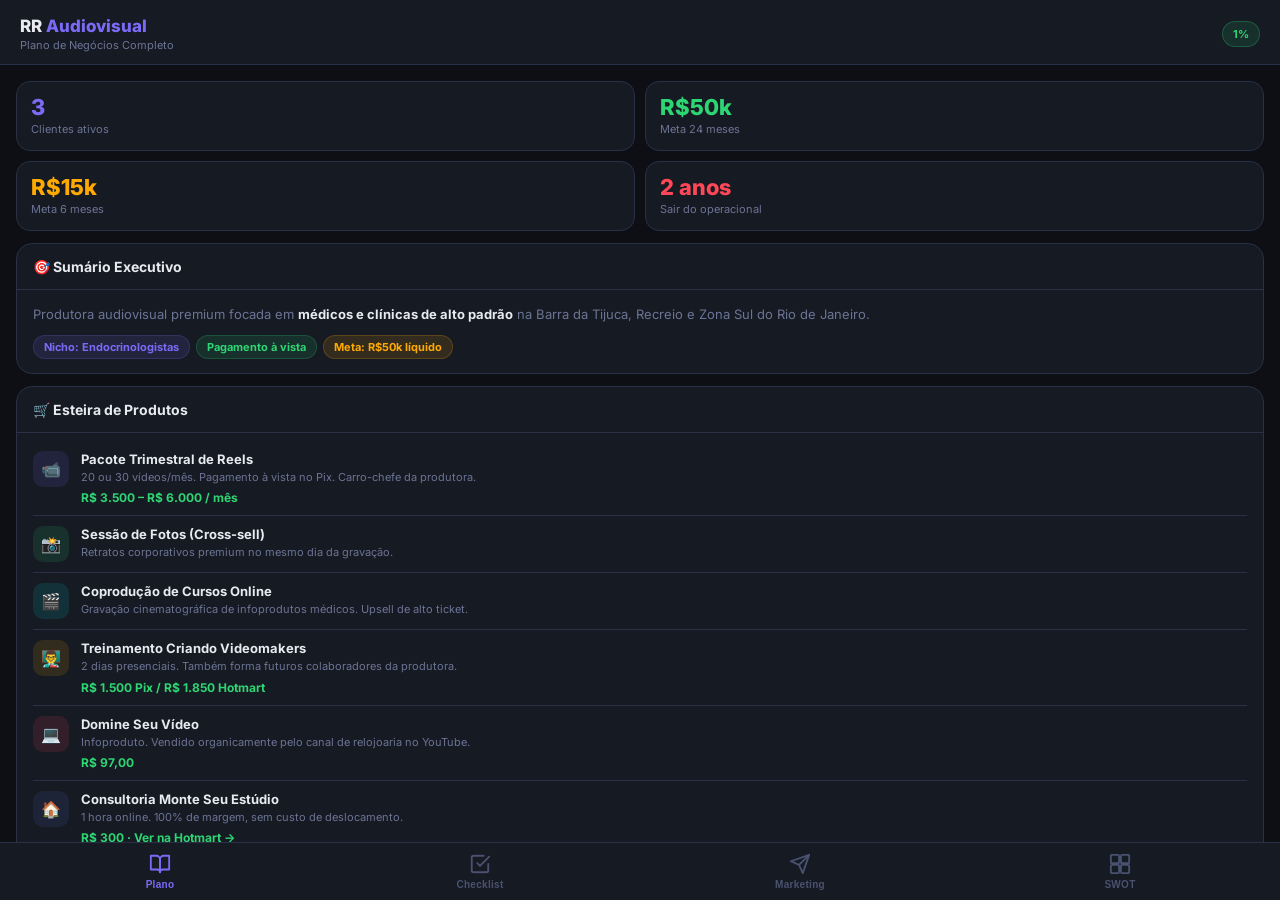
==== commit fa91c7f4: "Adiciona valor R na mentoria Monte Seu Estudio no catalogo e tabela" ====
--- a/app_plano_negocios.html
+++ b/app_plano_negocios.html
@@ -271,7 +271,7 @@
           <div class="product-info">
             <h4>Consultoria Monte Seu Estúdio</h4>
             <p>1 hora online. 100% de margem, sem custo de deslocamento.</p>
-            <div class="product-price"><a href="https://hotmart.com/pt-br/marketplace/produtos/hagsxd-consultoria-monte-seu-estudio-em-casa-kv14g/X103042244J" target="_blank">Ver na Hotmart →</a></div>
+            <div class="product-price">R$ 300 · <a href="https://hotmart.com/pt-br/marketplace/produtos/hagsxd-consultoria-monte-seu-estudio-em-casa-kv14g/X103042244J" target="_blank" style="color:inherit;text-decoration:underline">Ver na Hotmart →</a></div>
           </div>
         </div>
       </div>
